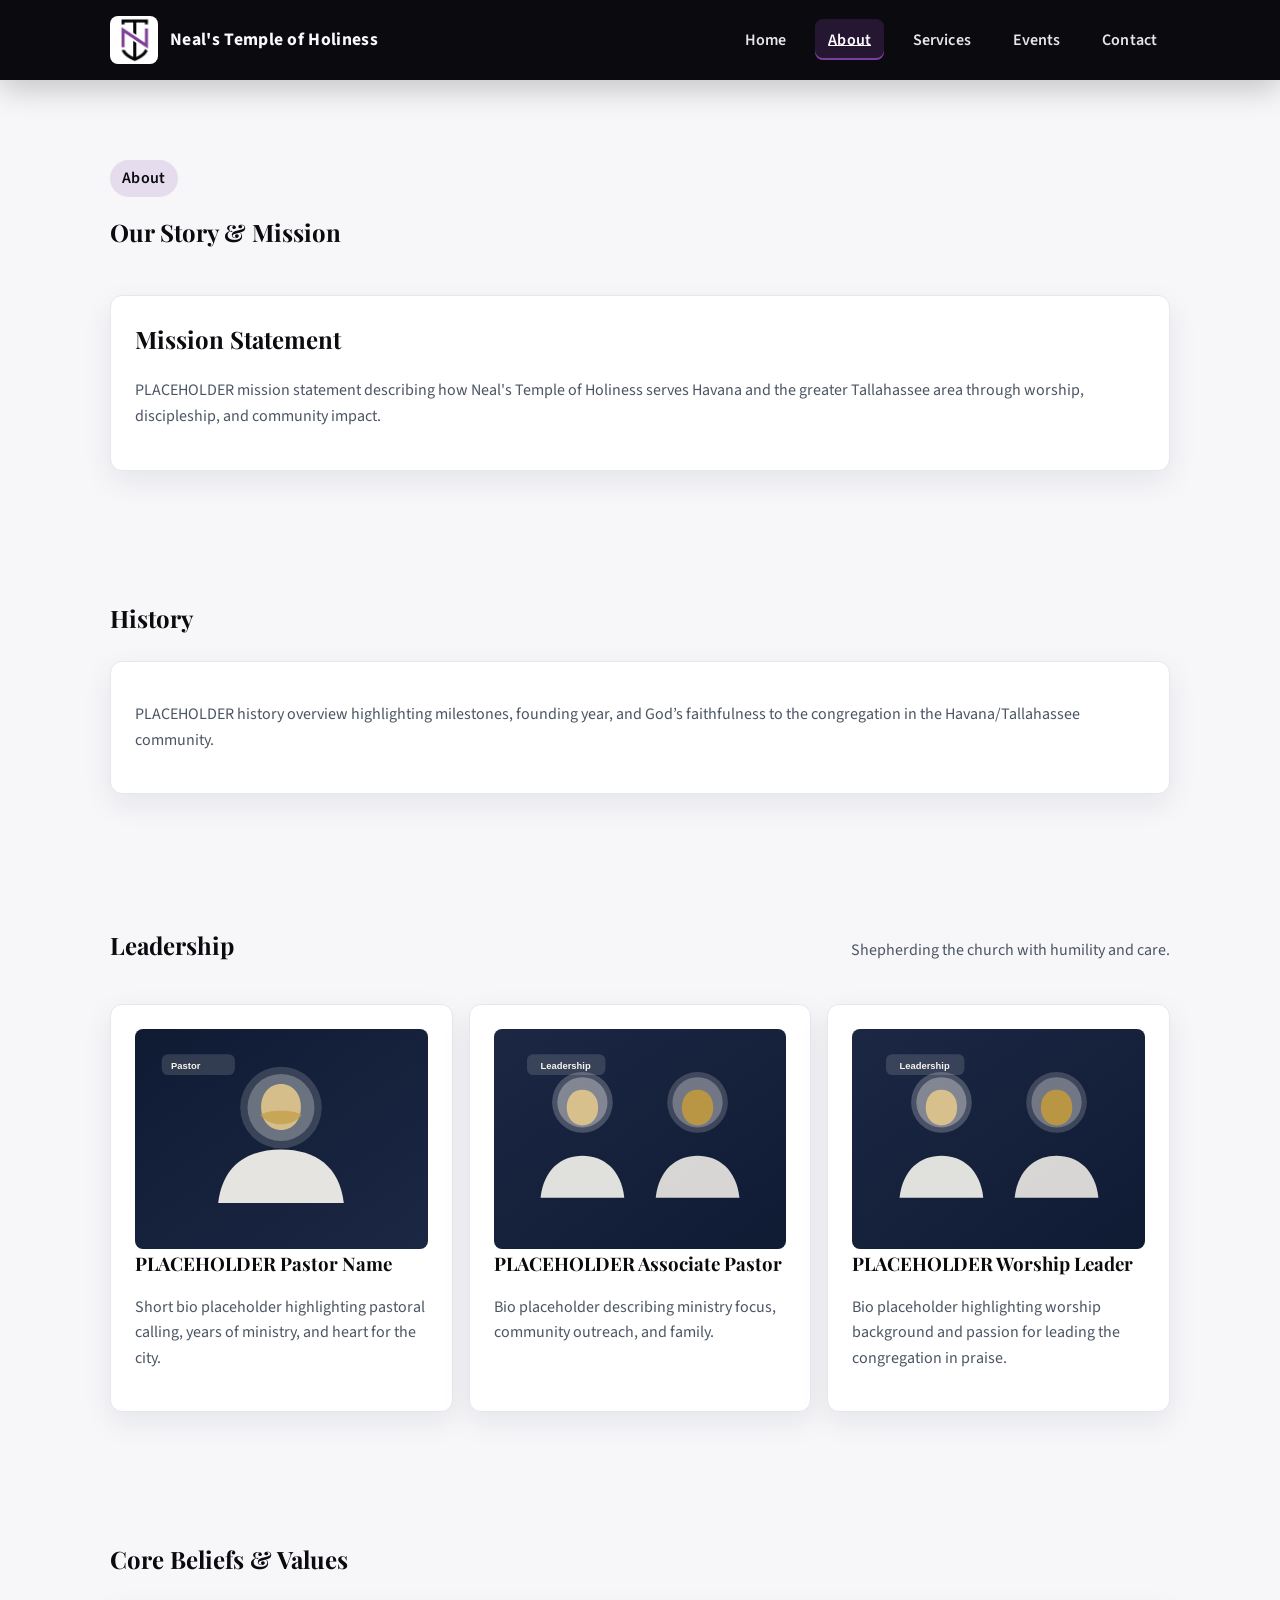
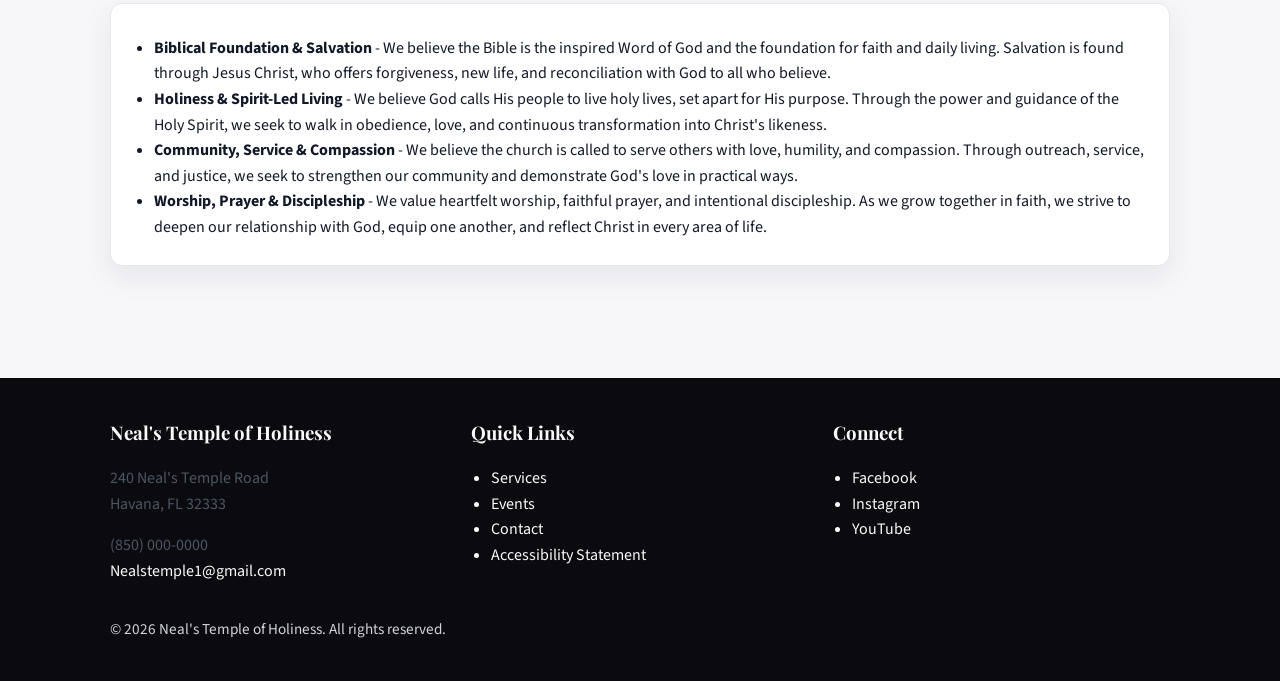
==== about.html @ 10d9da58 "This is the initial commit." ====
<!DOCTYPE html>
<html lang="en">
<head>
  <meta charset="UTF-8">
  <meta name="viewport" content="width=device-width, initial-scale=1.0">
  <title>About | Neal's Temple of Holiness</title>
  <meta name="description" content="Learn about the mission, history, and leadership of Neal's Temple of Holiness in Havana, Florida (Tallahassee area).">
  <meta property="og:site_name" content="Neal's Temple of Holiness">
  <meta property="og:title" content="About | Neal's Temple of Holiness">
  <meta property="og:description" content="Mission, history, and leadership at Neal's Temple of Holiness in Havana, Florida.">
  <meta property="og:image" content="assets/images/hero-placeholder.jpg">
  <meta property="og:url" content="https://nealstempleofholiness.com/about.html">
  <link rel="icon" href="assets/favicons/favicon.ico">
  <link rel="apple-touch-icon" href="assets/favicons/apple-touch-icon.png">
  <link rel="preconnect" href="https://fonts.googleapis.com">
  <link rel="preconnect" href="https://fonts.gstatic.com" crossorigin>
  <link href="https://fonts.googleapis.com/css2?family=Playfair+Display:wght@600;700&family=Source+Sans+3:wght@400;500;600;700&display=swap" rel="stylesheet">
  <link rel="stylesheet" href="assets/css/styles.css">
</head>
<body data-page="about">
  <a class="skip-link" href="#main">Skip to content</a>
  <header class="site-header">
    <div class="container">
      <a class="brand" href="index.html">
        <img src="brand/main_logo.jpg" alt="Neal's Temple of Holiness" onerror="this.style.display='none'; this.nextElementSibling.style.display='inline';">
        <span class="brand-fallback">Neal's Temple of Holiness</span>
      </a>
      <button class="nav-toggle" aria-expanded="false" aria-controls="nav-menu">
        <span class="sr-only">Toggle navigation</span>
        <span></span><span></span><span></span>
      </button>
      <nav class="site-nav" id="nav-menu">
        <ul class="nav-links">
          <li><a href="index.html" data-page="home">Home</a></li>
          <li><a href="about.html" data-page="about">About</a></li>
          <li><a href="services.html" data-page="services">Services</a></li>
          <li><a href="events.html" data-page="events">Events</a></li>
          <li><a href="contact.html" data-page="contact">Contact</a></li>
        </ul>
      </nav>
    </div>
  </header>

  <main id="main" class="container">
    <section>
      <div class="section-heading">
        <div>
          <p class="badge">About</p>
          <h1>Our Story &amp; Mission</h1>
        </div>
      </div>
      <div class="card">
        <h2>Mission Statement</h2>
        <p>PLACEHOLDER mission statement describing how Neal's Temple of Holiness serves Havana and the greater Tallahassee area through worship, discipleship, and community impact.</p>
      </div>
    </section>

    <section>
      <div class="section-heading">
        <h2>History</h2>
      </div>
      <div class="card">
        <p>PLACEHOLDER history overview highlighting milestones, founding year, and God’s faithfulness to the congregation in the Havana/Tallahassee community.</p>
      </div>
    </section>

    <section>
      <div class="section-heading">
        <h2>Leadership</h2>
        <p>Shepherding the church with humility and care.</p>
      </div>
      <div class="leadership-grid">
        <article class="card leader-card">
          <img src="assets/images/pastor-placeholder.svg" alt="Pastor portrait placeholder">
          <h3>PLACEHOLDER Pastor Name</h3>
          <p>Short bio placeholder highlighting pastoral calling, years of ministry, and heart for the city.</p>
        </article>
        <article class="card leader-card">
          <img src="assets/images/leadership-placeholder.svg" alt="Leadership team member placeholder">
          <h3>PLACEHOLDER Associate Pastor</h3>
          <p>Bio placeholder describing ministry focus, community outreach, and family.</p>
        </article>
        <article class="card leader-card">
          <img src="assets/images/leadership-placeholder.svg" alt="Leadership team member placeholder">
          <h3>PLACEHOLDER Worship Leader</h3>
          <p>Bio placeholder highlighting worship background and passion for leading the congregation in praise.</p>
        </article>
      </div>
    </section>

    <section>
      <div class="section-heading">
        <h2>Core Beliefs &amp; Values</h2>
      </div>
      <div class="card">
        <ul class="info-list">
          <li><strong>Biblical Foundation &amp; Salvation</strong> - We believe the Bible is the inspired Word of God and the foundation for faith and daily living. Salvation is found through Jesus Christ, who offers forgiveness, new life, and reconciliation with God to all who believe.</li>
          <li><strong>Holiness &amp; Spirit-Led Living</strong> - We believe God calls His people to live holy lives, set apart for His purpose. Through the power and guidance of the Holy Spirit, we seek to walk in obedience, love, and continuous transformation into Christ's likeness.</li>
          <li><strong>Community, Service &amp; Compassion</strong> - We believe the church is called to serve others with love, humility, and compassion. Through outreach, service, and justice, we seek to strengthen our community and demonstrate God's love in practical ways.</li>
          <li><strong>Worship, Prayer &amp; Discipleship</strong> - We value heartfelt worship, faithful prayer, and intentional discipleship. As we grow together in faith, we strive to deepen our relationship with God, equip one another, and reflect Christ in every area of life.</li>
        </ul>
      </div>
    </section>
  </main>

  <footer class="footer">
    <div class="container footer-grid">
      <div>
        <h3>Neal's Temple of Holiness</h3>
        <p>240 Neal's Temple Road<br>Havana, FL 32333</p>
        <p>(850) 000-0000<br><a href="mailto:Nealstemple1@gmail.com">Nealstemple1@gmail.com</a></p>
      </div>
      <div>
        <h3>Quick Links</h3>
        <ul class="info-list">
          <li><a href="services.html">Services</a></li>
          <li><a href="events.html">Events</a></li>
          <li><a href="contact.html">Contact</a></li>
          <li><a href="contact.html#accessibility">Accessibility Statement</a></li>
        </ul>
      </div>
      <div>
        <h3>Connect</h3>
        <ul class="info-list">
          <li><a href="https://www.facebook.com/p/Neals-Temple-Holiness-Church-100075989018429/" target="_blank" rel="noopener noreferrer">Facebook</a></li>
          <li><a href="#">Instagram</a></li>
          <li><a href="#">YouTube</a></li>
        </ul>
      </div>
    </div>
    <div class="container small">© <span id="year"></span> Neal's Temple of Holiness. All rights reserved.</div>
  </footer>

  <script defer src="assets/js/main.js"></script>
  <script>document.getElementById('year').textContent = new Date().getFullYear();</script>
</body>
</html>
---- assets/css/styles.css ----
:root {
  --brand-black: #0b0b0f;
  --brand-purple: #7a3e9d;
  --brand-white: #ffffff;
  --bg: #f7f7fa;
  --surface: #ffffff;
  --text: #111827;
  --text-muted: #4b5563;
  --border: #e5e7eb;
  --shadow: 0 10px 30px rgba(17, 24, 39, 0.08);
  --primary: var(--brand-purple);
  --primary-hover: #6a2f8d;
  --primary-contrast: #ffffff;
  --link: #6a2f8d;
  --link-hover: #532370;
  --focus: #a855f7;
  --header-bg: var(--brand-black);
  --header-text: #f9fafb;
  --radius-lg: 16px;
  --radius-md: 12px;
  --radius-sm: 8px;
  --font-heading: "Playfair Display", "Georgia", serif;
  --font-body: "Source Sans 3", -apple-system, BlinkMacSystemFont, "Segoe UI", sans-serif;
}

* {
  box-sizing: border-box;
}

html {
  scroll-behavior: smooth;
}

body {
  margin: 0;
  font-family: var(--font-body);
  background: var(--bg);
  color: var(--text);
  line-height: 1.6;
  min-height: 100vh;
}

a {
  color: var(--link);
  text-decoration: none;
}

a:hover {
  color: var(--link-hover);
}

img {
  max-width: 100%;
  height: auto;
  display: block;
  border-radius: var(--radius-sm);
}

h1, h2, h3, h4 {
  font-family: var(--font-heading);
  color: var(--brand-black);
  margin-top: 0;
}

p {
  color: var(--text-muted);
}

.container {
  width: 100%;
  max-width: 1100px;
  margin: 0 auto;
  padding: 0 1.25rem;
}

section {
  padding: 4rem 0;
}

.section-heading {
  display: flex;
  align-items: baseline;
  justify-content: space-between;
  gap: 1rem;
  margin-bottom: 1.5rem;
}

.section-heading h2 {
  margin: 0;
}

.btn {
  display: inline-flex;
  align-items: center;
  justify-content: center;
  gap: 0.5rem;
  padding: 0.8rem 1.2rem;
  border-radius: var(--radius-sm);
  border: 2px solid transparent;
  font-weight: 600;
  text-decoration: none;
  cursor: pointer;
  transition: transform 150ms ease, box-shadow 150ms ease, background 150ms ease, color 150ms ease;
}

.btn-primary {
  background: var(--primary);
  color: var(--primary-contrast);
  box-shadow: 0 12px 24px rgba(106, 47, 141, 0.18);
}

.btn-primary:hover,
.btn-primary:focus-visible {
  transform: translateY(-1px);
  background: var(--primary-hover);
  box-shadow: 0 16px 28px rgba(83, 35, 112, 0.28);
}

.btn-secondary {
  background: var(--brand-black);
  color: var(--brand-white);
  border-color: var(--brand-black);
}

.btn-secondary:hover,
.btn-secondary:focus-visible {
  background: #14141a;
  transform: translateY(-1px);
}

.btn-ghost {
  background: transparent;
  color: var(--brand-black);
  border-color: var(--primary);
}

.btn-ghost:hover,
.btn-ghost:focus-visible {
  background: rgba(122, 62, 157, 0.1);
}

.site-header {
  position: sticky;
  top: 0;
  z-index: 100;
  background: var(--header-bg);
  backdrop-filter: blur(6px);
  color: var(--header-text);
  box-shadow: 0 10px 30px rgba(0, 0, 0, 0.2);
}

.site-header .container {
  display: flex;
  align-items: center;
  justify-content: space-between;
  padding: 1rem 1.25rem;
}

.brand {
  display: inline-flex;
  align-items: center;
  gap: 0.75rem;
  color: var(--header-text);
  font-weight: 700;
  letter-spacing: 0.02em;
}

.brand img {
  height: 48px;
  width: auto;
}

.brand-fallback {
  display: none;
  font-size: 1.1rem;
}

.brand img[onerror] + .brand-fallback {
  display: inline;
}

.site-nav {
  display: flex;
  align-items: center;
}

.nav-links {
  display: flex;
  align-items: center;
  gap: 1rem;
  list-style: none;
  margin: 0;
  padding: 0;
}

.nav-links a {
  color: #e5e7eb;
  padding: 0.6rem 0.8rem;
  border-radius: var(--radius-sm);
  font-weight: 600;
  letter-spacing: 0.01em;
}

.nav-links a:hover,
.nav-links a:focus-visible {
  background: rgba(122, 62, 157, 0.18);
  color: var(--brand-white);
}

.nav-links a.active {
  color: var(--primary-contrast);
  background: rgba(122, 62, 157, 0.24);
  box-shadow: inset 0 -2px 0 var(--primary);
  text-decoration: underline;
}

.nav-toggle {
  display: none;
  flex-direction: column;
  gap: 0.25rem;
  background: transparent;
  border: 1px solid rgba(255, 255, 255, 0.3);
  padding: 0.5rem;
  border-radius: var(--radius-sm);
  cursor: pointer;
}

.nav-toggle span {
  width: 24px;
  height: 2px;
  background: #fff;
  display: block;
}

.hero {
  padding: 5rem 0 4rem;
  background: radial-gradient(circle at 20% 20%, rgba(122, 62, 157, 0.12), transparent 35%),
    radial-gradient(circle at 80% 10%, rgba(122, 62, 157, 0.1), transparent 30%),
    linear-gradient(135deg, #ffffff 0%, #f1ecfa 100%);
}

.hero-grid {
  display: grid;
  grid-template-columns: 1.1fr 0.9fr;
  gap: 2rem;
  align-items: center;
}

.hero-card {
  background: var(--surface);
  padding: 2rem;
  border-radius: var(--radius-lg);
  box-shadow: var(--shadow);
  border: 1px solid var(--border);
}

.hero h1 {
  font-size: clamp(2.1rem, 3vw, 2.8rem);
  margin-bottom: 0.75rem;
}

.hero p.lead {
  font-size: 1.15rem;
  margin-bottom: 1.5rem;
}

.badge {
  display: inline-flex;
  align-items: center;
  gap: 0.4rem;
  background: rgba(122, 62, 157, 0.14);
  color: var(--brand-black);
  padding: 0.35rem 0.75rem;
  border-radius: 999px;
  font-weight: 600;
  letter-spacing: 0.02em;
}

.cards-grid {
  display: grid;
  grid-template-columns: repeat(auto-fit, minmax(250px, 1fr));
  gap: 1.25rem;
}

.card {
  background: var(--surface);
  border-radius: var(--radius-md);
  padding: 1.5rem;
  border: 1px solid var(--border);
  box-shadow: var(--shadow);
}

.card h3 {
  margin-top: 0;
  margin-bottom: 0.5rem;
}

.service-times {
  display: grid;
  grid-template-columns: repeat(auto-fit, minmax(220px, 1fr));
  gap: 1rem;
}

.service-time {
  padding: 1rem;
  border-left: 4px solid var(--primary);
  background: #f8f1ff;
  border-radius: var(--radius-sm);
}

.list-inline {
  display: flex;
  flex-wrap: wrap;
  gap: 0.75rem;
  padding: 0;
  margin: 0.5rem 0 0;
}

.list-inline li {
  list-style: none;
  background: #ebe7f5;
  padding: 0.35rem 0.75rem;
  border-radius: var(--radius-sm);
  color: var(--brand-black);
  font-weight: 600;
}

.table {
  width: 100%;
  border-collapse: collapse;
  background: var(--surface);
  border-radius: var(--radius-md);
  overflow: hidden;
  box-shadow: var(--shadow);
}

.table thead {
  background: var(--brand-black);
  color: var(--brand-white);
}

.table th, .table td {
  padding: 0.9rem 1rem;
  border-bottom: 1px solid var(--border);
  text-align: left;
}

.table tr:last-child td {
  border-bottom: none;
}

.card-list {
  display: grid;
  grid-template-columns: repeat(auto-fit, minmax(260px, 1fr));
  gap: 1rem;
}

.event-card {
  position: relative;
  padding-top: 1rem;
}

.event-meta {
  color: var(--text-muted);
  font-weight: 600;
  margin-bottom: 0.35rem;
}

.event-actions {
  margin-top: 0.75rem;
  display: flex;
  gap: 0.5rem;
  flex-wrap: wrap;
}

.location-card {
  display: grid;
  grid-template-columns: 1.2fr 0.8fr;
  gap: 1.25rem;
  align-items: center;
}

.location-card img {
  width: 100%;
  height: auto;
  border-radius: var(--radius-md);
}

.footer {
  background: var(--header-bg);
  color: var(--header-text);
  padding: 2.5rem 0;
  margin-top: 3rem;
}

.footer .footer-grid {
  display: grid;
  grid-template-columns: repeat(auto-fit, minmax(220px, 1fr));
  gap: 1.5rem;
}

.footer a {
  color: var(--header-text);
}

.footer a:hover,
.footer a:focus-visible {
  color: var(--primary);
}

.footer h3 {
  color: var(--header-text);
}

.footer .small {
  margin-top: 1rem;
  color: #d1d5db;
  font-size: 0.95rem;
}

.skip-link {
  position: absolute;
  left: -999px;
  top: auto;
  width: 1px;
  height: 1px;
  overflow: hidden;
  background: var(--brand-white);
  color: var(--brand-black);
  padding: 0.75rem 1rem;
  z-index: 101;
  border-radius: var(--radius-sm);
  border: 2px solid var(--primary);
}

.skip-link:focus {
  left: 1rem;
  top: 1rem;
  width: auto;
  height: auto;
}

input, textarea, button, select {
  font: inherit;
}

form {
  display: grid;
  gap: 1rem;
}

label {
  font-weight: 700;
  color: var(--brand-black);
}

input, textarea, select {
  width: 100%;
  padding: 0.8rem 0.9rem;
  border: 1px solid var(--border);
  border-radius: var(--radius-sm);
  background: var(--brand-white);
}

input:focus,
textarea:focus,
select:focus,
.btn:focus-visible,
.nav-toggle:focus-visible,
.nav-links a:focus-visible {
  outline: 3px solid var(--focus);
  outline-offset: 2px;
}

.field-error {
  color: #9b1c31;
  font-weight: 600;
  font-size: 0.95rem;
  margin-top: 0.35rem;
}

.status-message {
  padding: 0.85rem 1rem;
  border-radius: var(--radius-sm);
  border: 1px solid #d8d3c7;
  background: #fff;
}

.status-message.success {
  border-color: #4c7a34;
  background: #eff6eb;
  color: #2e5721;
}

.status-message.error {
  border-color: #c73c5a;
  background: #fff1f4;
  color: #7b1027;
}

.summary-grid {
  display: grid;
  grid-template-columns: repeat(auto-fit, minmax(240px, 1fr));
  gap: 1.25rem;
}

.info-list {
  padding: 0;
  margin: 0.5rem 0 0;
  list-style: disc;
  padding-left: 1.2rem;
}

.hero-media {
  position: relative;
  overflow: hidden;
  border-radius: var(--radius-lg);
  min-height: 280px;
  background: linear-gradient(135deg, rgba(11, 11, 15, 0.9), rgba(122, 62, 157, 0.75)),
    url('../images/hero-placeholder.jpg') center/cover no-repeat;
  box-shadow: var(--shadow);
}

.hero-media::after {
  content: "We look forward to welcoming you.";
  position: absolute;
  inset: 0;
  display: grid;
  place-items: center;
  color: var(--brand-white);
  font-weight: 700;
  letter-spacing: 0.05em;
  text-align: center;
  padding: 1.5rem;
  background: linear-gradient(180deg, rgba(11, 11, 15, 0.05), rgba(83, 35, 112, 0.55));
}

.leadership-grid {
  display: grid;
  grid-template-columns: repeat(auto-fit, minmax(240px, 1fr));
  gap: 1rem;
}

.leader-card img {
  width: 100%;
  height: 220px;
  object-fit: cover;
}

blockquote {
  margin: 0;
  padding: 1rem 1.25rem;
  border-left: 4px solid var(--primary);
  background: #f7f0ff;
  border-radius: var(--radius-sm);
  color: var(--brand-black);
}

@media (max-width: 900px) {
  .hero-grid,
  .location-card {
    grid-template-columns: 1fr;
  }
}

@media (max-width: 768px) {
  .site-header .container {
    flex-wrap: wrap;
  }

  .nav-toggle {
    display: inline-flex;
  }

  .site-nav {
    width: 100%;
  }

  .nav-links {
    width: 100%;
    flex-direction: column;
    background: rgba(15, 27, 51, 0.98);
    padding: 0.75rem;
    border-radius: var(--radius-sm);
    margin-top: 0.5rem;
    display: none;
  }

  .nav-links.open {
    display: flex;
  }

  .hero {
    padding: 4rem 0 3rem;
  }
}

@media (prefers-reduced-motion: reduce) {
  * {
    animation: none !important;
    transition: none !important;
    scroll-behavior: auto;
  }
}

.sr-only {
  position: absolute;
  width: 1px;
  height: 1px;
  padding: 0;
  margin: -1px;
  overflow: hidden;
  clip: rect(0, 0, 0, 0);
  white-space: nowrap;
  border: 0;
}
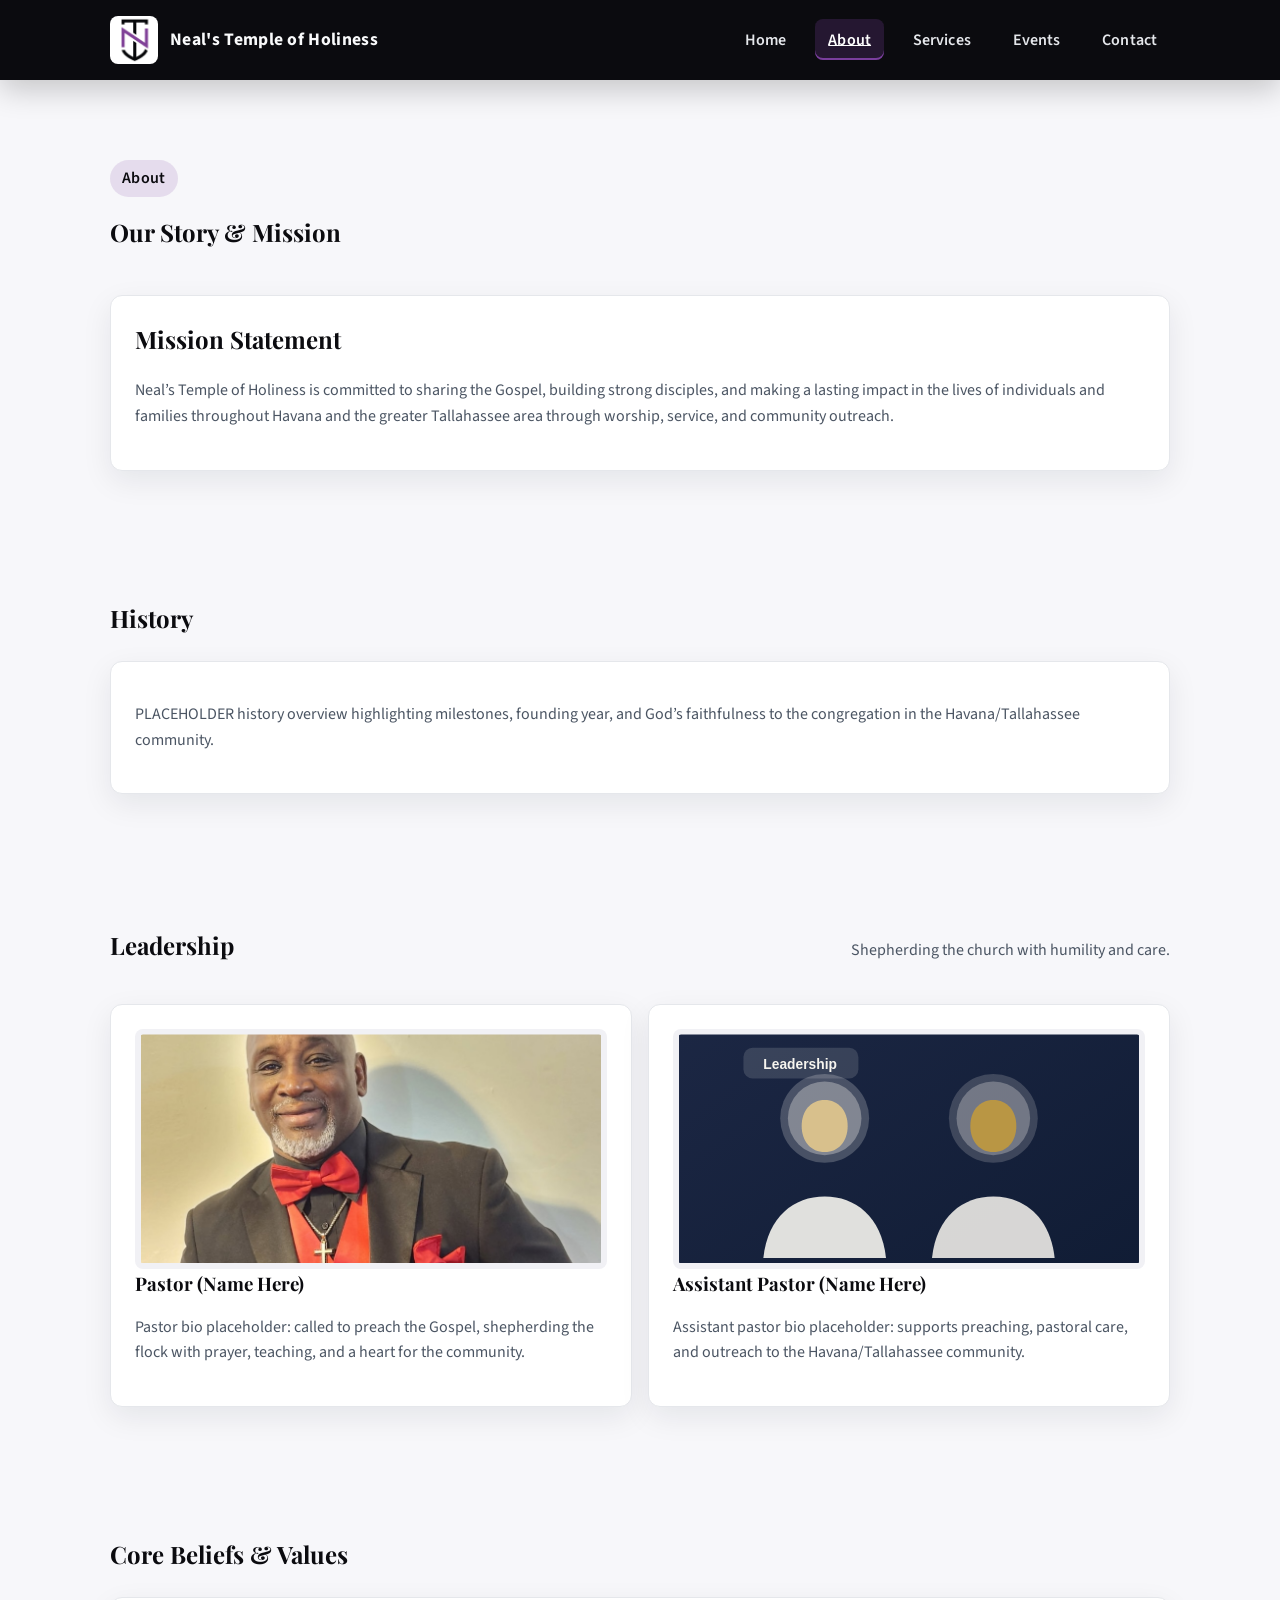
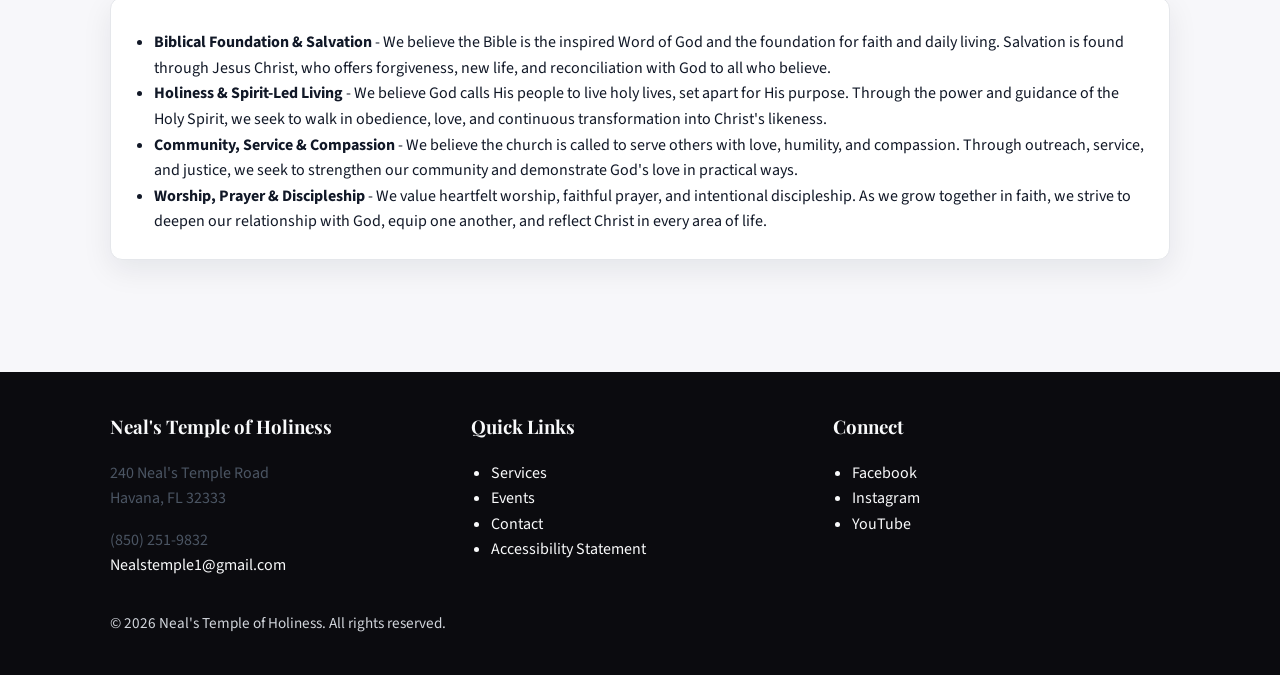
==== commit 16e36095: "Update site content, contact details, and pastor photo" ====
--- a/about.html
+++ b/about.html
@@ -51,7 +51,7 @@
       </div>
       <div class="card">
         <h2>Mission Statement</h2>
-        <p>PLACEHOLDER mission statement describing how Neal's Temple of Holiness serves Havana and the greater Tallahassee area through worship, discipleship, and community impact.</p>
+        <p>Neal’s Temple of Holiness is committed to sharing the Gospel, building strong disciples, and making a lasting impact in the lives of individuals and families throughout Havana and the greater Tallahassee area through worship, service, and community outreach.</p>
       </div>
     </section>
 
@@ -71,19 +71,14 @@
       </div>
       <div class="leadership-grid">
         <article class="card leader-card">
-          <img src="assets/images/pastor-placeholder.svg" alt="Pastor portrait placeholder">
-          <h3>PLACEHOLDER Pastor Name</h3>
-          <p>Short bio placeholder highlighting pastoral calling, years of ministry, and heart for the city.</p>
+          <img class="leader-photo--portrait" src="brand/pastor1.jpg" alt="Portrait of Pastor" style="--leader-focus-y: 25%;">
+          <h3>Pastor (Name Here)</h3>
+          <p>Pastor bio placeholder: called to preach the Gospel, shepherding the flock with prayer, teaching, and a heart for the community.</p>
         </article>
         <article class="card leader-card">
           <img src="assets/images/leadership-placeholder.svg" alt="Leadership team member placeholder">
-          <h3>PLACEHOLDER Associate Pastor</h3>
-          <p>Bio placeholder describing ministry focus, community outreach, and family.</p>
-        </article>
-        <article class="card leader-card">
-          <img src="assets/images/leadership-placeholder.svg" alt="Leadership team member placeholder">
-          <h3>PLACEHOLDER Worship Leader</h3>
-          <p>Bio placeholder highlighting worship background and passion for leading the congregation in praise.</p>
+          <h3>Assistant Pastor (Name Here)</h3>
+          <p>Assistant pastor bio placeholder: supports preaching, pastoral care, and outreach to the Havana/Tallahassee community.</p>
         </article>
       </div>
     </section>
@@ -108,7 +103,7 @@
       <div>
         <h3>Neal's Temple of Holiness</h3>
         <p>240 Neal's Temple Road<br>Havana, FL 32333</p>
-        <p>(850) 000-0000<br><a href="mailto:Nealstemple1@gmail.com">Nealstemple1@gmail.com</a></p>
+        <p>(850) 251-9832<br><a href="mailto:Nealstemple1@gmail.com">Nealstemple1@gmail.com</a></p>
       </div>
       <div>
         <h3>Quick Links</h3>
--- a/assets/css/styles.css
+++ b/assets/css/styles.css
@@ -386,6 +386,14 @@
   border-radius: var(--radius-md);
 }
 
+.map-embed {
+  width: 100%;
+  border: 0;
+  border-radius: var(--radius-md);
+  min-height: 280px;
+  box-shadow: var(--shadow);
+}
+
 .footer {
   background: var(--header-bg);
   color: var(--header-text);
@@ -543,8 +551,17 @@
 
 .leader-card img {
   width: 100%;
-  height: 220px;
+  height: 240px;
   object-fit: cover;
+  object-position: center 25%;
+  background: #f1f1f5;
+  padding: 0.35rem;
+}
+
+/* Modifier to fine-tune portrait framing without affecting all leader photos */
+.leader-photo--portrait {
+  /* Bias crop slightly higher so head/face stay visible; tweak via --focus-y if needed */
+  object-position: center var(--leader-focus-y, 15%);
 }
 
 blockquote {
